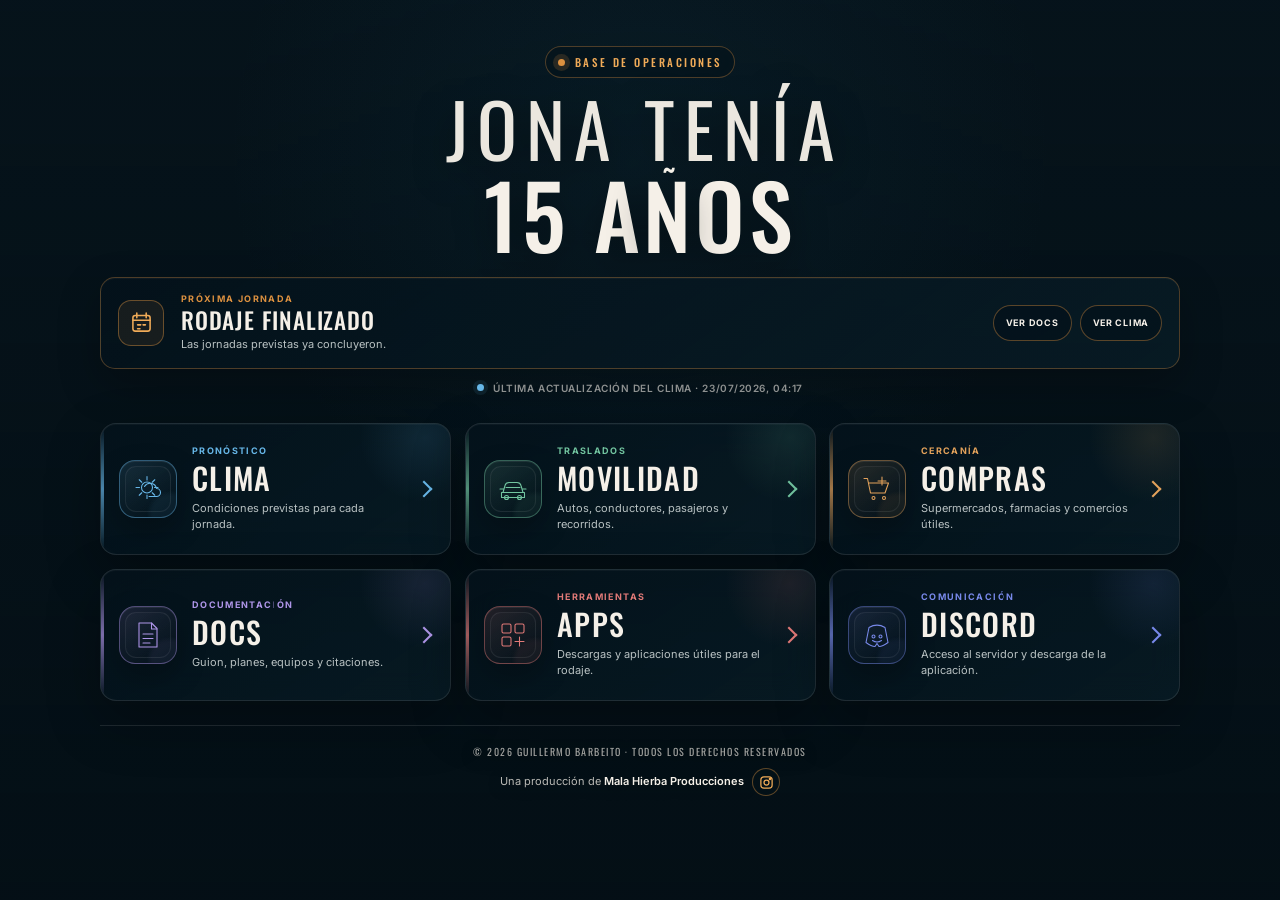
==== index.html @ e4bd819e "Add social share preview metadata" ====
<!doctype html>
<html lang="es">
<head>
<meta charset="utf-8">
<meta name="viewport" content="width=device-width,initial-scale=1,viewport-fit=cover">
<meta name="theme-color" content="#07151d">
<link rel="icon" href="favicon.svg?v=3" type="image/svg+xml" sizes="any">
<link rel="icon" type="image/png" sizes="32x32" href="favicon-32x32.png">
<link rel="icon" type="image/png" sizes="16x16" href="favicon-16x16.png">
<link rel="apple-touch-icon" sizes="180x180" href="apple-touch-icon.png">
<link rel="icon" type="image/png" sizes="192x192" href="android-chrome-192x192.png">
<meta name="description" content="Base de operaciones de Jona tenía 15 años: clima, movilidad, compras, documentos, Discord y aplicaciones de rodaje.">
<link rel="canonical" href="https://jrrguille-bit.github.io/jona-logistica/">
<meta property="og:title" content="Jona tenía 15 años — Base de operaciones">
<meta property="og:description" content="Clima, movilidad, compras, documentos, Discord y aplicaciones para el rodaje de Jona tenía 15 años.">
<meta property="og:type" content="website">
<meta property="og:url" content="https://jrrguille-bit.github.io/jona-logistica/">
<meta property="og:image" content="https://jrrguille-bit.github.io/jona-logistica/social-preview-jona-1200x630.jpg">
<meta property="og:image:secure_url" content="https://jrrguille-bit.github.io/jona-logistica/social-preview-jona-1200x630.jpg">
<meta property="og:image:type" content="image/jpeg">
<meta property="og:image:width" content="1200">
<meta property="og:image:height" content="630">
<meta property="og:image:alt" content="Jona tenía 15 años — Base de operaciones de rodaje">
<meta name="twitter:card" content="summary_large_image">
<meta name="twitter:title" content="Jona tenía 15 años — Base de operaciones">
<meta name="twitter:description" content="Clima, movilidad, compras, documentos, Discord y aplicaciones para el rodaje.">
<meta name="twitter:image" content="https://jrrguille-bit.github.io/jona-logistica/social-preview-jona-1200x630.jpg">
<meta name="twitter:image:alt" content="Jona tenía 15 años — Base de operaciones de rodaje">
<title>Jona tenía 15 años — Base de operaciones</title>
<link rel="preconnect" href="https://fonts.googleapis.com">
<link rel="preconnect" href="https://fonts.gstatic.com" crossorigin>
<link href="https://fonts.googleapis.com/css2?family=Inter:wght@500;600;700&family=Oswald:wght@400;500;600&display=swap" rel="stylesheet">
<link rel="stylesheet" href="home.css?v=20260723-3">
<link rel="stylesheet" href="site-touchup.css?v=20260723-2">
<style>
.hero>.page-meta{display:flex;align-items:center;justify-content:center;gap:9px;margin:12px 0 0;color:rgba(245,240,232,.58);font-size:10px;font-weight:600;letter-spacing:.055em;line-height:1.45;text-align:center;text-transform:uppercase}.hero>.page-meta:before{content:"";width:7px;height:7px;flex:0 0 auto;border-radius:50%;background:#67b7e8;box-shadow:0 0 0 4px rgba(103,183,232,.09)}.action:nth-child(6){--card-accent:#7889ea}.brand-enye{position:relative;display:inline-block}.brand-enye:after{content:"˜";position:absolute;left:50%;top:-.28em;transform:translateX(-50%) scaleX(.82);font-family:Inter,system-ui,sans-serif;font-size:.46em;font-weight:700;line-height:1;letter-spacing:0;color:currentColor;text-shadow:none}@media(max-width:760px){.hero>.page-meta{font-size:9px}.brand-enye:after{top:-.25em}}
</style>
<link rel="preload" as="image" href="assets/site-bg-1600.webp" fetchpriority="high">
</head>
<body>
<main class="shell">
  <section class="hero" aria-labelledby="page-title">
    <p class="eyebrow">Base de operaciones</p>
    <h1 class="brand" id="page-title" aria-label="Jona tenía 15 años">
      <span class="brand-main" aria-hidden="true">Jona tenía</span>
      <span class="brand-emphasis" aria-hidden="true">15 A<span class="brand-enye">N</span>OS</span>
    </h1>

    <section class="next-shoot" aria-labelledby="next-shoot-title">
      <div class="next-shoot-icon" aria-hidden="true"><svg viewBox="0 0 32 32"><rect x="5" y="7" width="22" height="20" rx="3"></rect><path d="M10 4v6M22 4v6M5 13h22"></path><path d="M11 19h4M18 19h3M11 24h3"></path></svg></div>
      <div class="next-shoot-copy">
        <span class="next-shoot-kicker">Próxima jornada</span>
        <strong id="nextShootTitle">Cargando…</strong>
        <span id="nextShootDetail">Consultando el calendario de rodaje.</span>
      </div>
      <div class="next-shoot-actions">
        <a id="nextShootPrimary" href="docs/">Ver jornada</a>
        <a href="clima/">Ver clima</a>
      </div>
    </section>
    <p class="page-meta" id="weatherUpdated" aria-live="polite"><span>Última actualización del clima · cargando…</span></p>

    <nav class="actions" aria-label="Secciones de producción">
      <a class="action" href="clima/">
        <span class="action-icon" aria-hidden="true">
          <svg viewBox="0 0 64 64"><circle cx="30" cy="29" r="11"></circle><path d="M30 7v7M30 44v7M8 29h7M45 29h7M14.5 13.5l5 5M40.5 39.5l5 5M45.5 13.5l-5 5M19.5 39.5l-5 5"></path><path d="M34 47h15a8 8 0 0 0 0-16 13 13 0 0 0-24-4"></path></svg>
        </span>
        <span class="action-copy"><span class="action-kicker">Pronóstico</span><span class="action-title">Clima</span><span class="action-description">Condiciones previstas para cada jornada.</span></span>
        <span class="arrow" aria-hidden="true"></span>
      </a>

      <a class="action" href="movilidad/">
        <span class="action-icon" aria-hidden="true">
          <svg viewBox="0 0 64 64"><path d="M12 39l4-14c1-4 4-6 8-6h16c4 0 7 2 8 6l4 14"></path><path d="M9 39h46v10H9zM18 29h28"></path><circle cx="19" cy="49" r="4"></circle><circle cx="45" cy="49" r="4"></circle><path d="M6 32h7M51 32h7"></path></svg>
        </span>
        <span class="action-copy"><span class="action-kicker">Traslados</span><span class="action-title">Movilidad</span><span class="action-description">Autos, conductores, pasajeros y recorridos.</span></span>
        <span class="arrow" aria-hidden="true"></span>
      </a>

      <a class="action" href="supermercados/">
        <span class="action-icon" aria-hidden="true">
          <svg viewBox="0 0 64 64"><path d="M6 11h7l6 29h29l7-20H16"></path><circle cx="25" cy="50" r="3"></circle><circle cx="46" cy="50" r="3"></circle><path d="M42 8v16M34 16h16"></path></svg>
        </span>
        <span class="action-copy"><span class="action-kicker">Cercanía</span><span class="action-title">Compras</span><span class="action-description">Supermercados, farmacias y comercios útiles.</span></span>
        <span class="arrow" aria-hidden="true"></span>
      </a>

      <a class="action" href="docs/">
        <span class="action-icon" aria-hidden="true">
          <svg viewBox="0 0 64 64"><path d="M14 8h25l11 11v37H14z"></path><path d="M39 8v12h11M22 30h20M22 39h20M22 48h14"></path></svg>
        </span>
        <span class="action-copy"><span class="action-kicker">Documentación</span><span class="action-title">Docs</span><span class="action-description">Guion, planes, equipos y citaciones.</span></span>
        <span class="arrow" aria-hidden="true"></span>
      </a>

      <a class="action" href="apps/">
        <span class="action-icon" aria-hidden="true">
          <svg viewBox="0 0 64 64"><rect x="10" y="10" width="18" height="18" rx="3"></rect><rect x="36" y="10" width="18" height="18" rx="3"></rect><rect x="10" y="36" width="18" height="18" rx="3"></rect><path d="M45 36v18M36 45h18"></path></svg>
        </span>
        <span class="action-copy"><span class="action-kicker">Herramientas</span><span class="action-title">Apps</span><span class="action-description">Descargas y aplicaciones útiles para el rodaje.</span></span>
        <span class="arrow" aria-hidden="true"></span>
      </a>

      <a class="action" href="discord/">
        <span class="action-icon" aria-hidden="true">
          <svg viewBox="0 0 64 64"><path d="M16 17c10-6 22-6 32 0l6 30c-8 6-14 8-18 8l-4-6-4 6c-4 0-10-2-18-8z"></path><circle cx="25" cy="35" r="3"></circle><circle cx="39" cy="35" r="3"></circle><path d="M23 43c6 4 12 4 18 0"></path></svg>
        </span>
        <span class="action-copy"><span class="action-kicker">Comunicación</span><span class="action-title">Discord</span><span class="action-description">Acceso al servidor y descarga de la aplicación.</span></span>
        <span class="arrow" aria-hidden="true"></span>
      </a>
    </nav>

    <footer class="footer">
      <p class="copyright">© 2026 Guillermo Barbeito · Todos los derechos reservados</p>
      <p class="producer">
        <span>Una producción de <strong>Mala Hierba Producciones</strong></span>
        <a class="instagram-link" href="https://www.instagram.com/hierbamalafilms?igsh=MTh5YXJkYjIzYWty" target="_blank" rel="noopener noreferrer" aria-label="Instagram de Mala Hierba Producciones">
          <svg viewBox="0 0 24 24" aria-hidden="true"><rect x="3" y="3" width="18" height="18" rx="5"></rect><circle cx="12" cy="12" r="4"></circle><circle cx="17.5" cy="6.5" r="1"></circle></svg>
        </a>
      </p>
    </footer>
  </section>
</main>
<script>
(()=>{
  const jornadas=[
    {date:'2026-07-25',title:'Sábado 25 de julio',detail:'07:00 · Taller · Ciudad de la Costa',href:'movilidad/#dia-1',label:'Ver movilidad'},
    {date:'2026-07-26',title:'Domingo 26 de julio',detail:'13:00 · Plaza La Paz',href:'movilidad/#dia-2',label:'Ver movilidad'},
    {date:'2026-08-01',title:'Sábado 1 de agosto',detail:'Consultar citaciones y plan de rodaje',href:'docs/',label:'Ver Docs'},
    {date:'2026-08-02',title:'Domingo 2 de agosto',detail:'Consultar citaciones y plan de rodaje',href:'docs/',label:'Ver Docs'}
  ];
  const now=new Date();
  const today=`${now.getFullYear()}-${String(now.getMonth()+1).padStart(2,'0')}-${String(now.getDate()).padStart(2,'0')}`;
  const next=jornadas.find(item=>item.date>=today);
  const title=document.getElementById('nextShootTitle');
  const detail=document.getElementById('nextShootDetail');
  const primary=document.getElementById('nextShootPrimary');
  if(title&&detail&&primary){
    if(next){title.textContent=next.title;detail.textContent=next.detail;primary.href=next.href;primary.textContent=next.label;}
    else{title.textContent='Rodaje finalizado';detail.textContent='Las jornadas previstas ya concluyeron.';primary.href='docs/';primary.textContent='Ver Docs';}
  }

  const weatherMeta=document.querySelector('#weatherUpdated span');
  if(weatherMeta){
    fetch('data/weather.json',{cache:'no-store'})
      .then(response=>{if(!response.ok)throw new Error('weather');return response.json();})
      .then(data=>{
        if(!data.generated_at)throw new Error('weather-date');
        const formatted=new Intl.DateTimeFormat('es-UY',{
          timeZone:data.timezone||'America/Montevideo',
          day:'2-digit',month:'2-digit',year:'numeric',
          hour:'2-digit',minute:'2-digit',hour12:false
        }).format(new Date(data.generated_at));
        weatherMeta.textContent=`Última actualización del clima · ${formatted}`;
      })
      .catch(()=>{weatherMeta.textContent='Última actualización del clima · consultar Clima';});
  }
})();
</script>
</body>
</html>
---- home.css ----
:root{
  color-scheme:dark;
  --ink:#f5f0e8;
  --muted:#b9c2c3;
  --accent:#dc9140;
  --accent-strong:#f0ab58;
  --accent-soft:rgba(220,145,64,.16);
  --line:rgba(220,145,64,.48);
  --hair:rgba(255,255,255,.11);
  --focus:#ffd18f;
  --shadow:0 26px 70px rgba(0,0,0,.34);
}
*{box-sizing:border-box}
html{min-height:100%;background:#07151d}
body{
  margin:0;
  min-height:100svh;
  overflow-x:hidden;
  position:relative;
  isolation:isolate;
  color:var(--ink);
  font-family:Inter,system-ui,-apple-system,BlinkMacSystemFont,"Segoe UI",sans-serif;
  background:#07151d;
}
body:before{
  content:"";
  position:fixed;
  inset:0;
  z-index:0;
  pointer-events:none;
  background:url("assets/site-bg-1600.webp") center/cover no-repeat;
  filter:contrast(1.1) brightness(.78) saturate(.82);
  transform:scale(1.012);
}
body:after{
  content:"";
  position:fixed;
  inset:0;
  z-index:0;
  pointer-events:none;
  background:radial-gradient(circle at 50% 17%,rgba(27,92,119,.11),transparent 42%),linear-gradient(180deg,rgba(3,13,19,.20),rgba(3,13,19,.68));
}
.shell{
  position:relative;
  z-index:1;
  width:min(100%,1220px);
  min-height:100svh;
  margin:0 auto;
  padding:max(46px,env(safe-area-inset-top)) clamp(18px,4vw,56px) max(26px,env(safe-area-inset-bottom));
  display:grid;
  align-items:start;
  justify-items:center;
}
.hero{width:min(100%,1080px);text-align:center;animation:arrive .7s cubic-bezier(.2,.8,.2,1) both}
.eyebrow{
  display:inline-flex;
  align-items:center;
  gap:10px;
  margin:0 0 15px;
  padding:7px 12px;
  border:1px solid rgba(220,145,64,.34);
  border-radius:999px;
  background:rgba(4,18,26,.52);
  color:var(--accent-strong);
  font-family:Oswald,Impact,sans-serif;
  font-size:11px;
  font-weight:500;
  letter-spacing:.23em;
  text-transform:uppercase;
  backdrop-filter:blur(12px);
}
.eyebrow:before{content:"";width:7px;height:7px;border-radius:50%;background:var(--accent);box-shadow:0 0 0 5px var(--accent-soft)}
.brand{margin:0;font-family:Oswald,Impact,"Arial Narrow",sans-serif;text-transform:uppercase;text-shadow:0 10px 38px rgba(0,0,0,.48)}
.brand-main{display:block;font-size:clamp(44px,6.5vw,74px);font-weight:400;line-height:.95;letter-spacing:.12em;padding-left:.12em;color:#ebe7df}
.brand-emphasis{display:block;margin-top:.12em;font-size:clamp(54px,7.8vw,88px);font-weight:500;line-height:.9;letter-spacing:.045em;color:var(--ink)}
.actions{width:100%;margin:28px auto 0;display:grid;grid-template-columns:repeat(auto-fit,minmax(285px,1fr));gap:14px}
.action{
  position:relative;
  min-width:0;
  min-height:132px;
  padding:20px 50px 20px 18px;
  display:grid;
  grid-template-columns:58px minmax(0,1fr);
  align-items:center;
  gap:15px;
  overflow:hidden;
  border:1px solid var(--hair);
  border-radius:16px;
  background:linear-gradient(145deg,rgba(4,18,27,.88),rgba(8,29,39,.72));
  color:var(--ink);
  box-shadow:var(--shadow),inset 0 1px rgba(255,255,255,.035);
  backdrop-filter:blur(16px);
  text-decoration:none;
  text-align:left;
  transition:border-color .2s ease,transform .2s ease,background .2s ease,box-shadow .2s ease;
}
.action:before{content:"";position:absolute;inset:0 auto 0 0;width:3px;background:linear-gradient(180deg,transparent,var(--accent),transparent);opacity:.72}
.action:after{content:"";position:absolute;right:-42px;top:-54px;width:135px;height:135px;border-radius:50%;background:radial-gradient(circle,rgba(220,145,64,.13),transparent 68%);opacity:.7;transition:transform .25s ease,opacity .25s ease}
.action:hover{transform:translateY(-4px);border-color:var(--line);background:linear-gradient(145deg,rgba(9,30,40,.96),rgba(9,36,47,.84));box-shadow:0 30px 70px rgba(0,0,0,.42),0 0 0 1px var(--accent-soft)}
.action:hover:after{transform:scale(1.14);opacity:1}
.action:focus-visible{outline:3px solid var(--focus);outline-offset:5px}
.action-icon{width:58px;height:58px;display:grid;place-items:center;border:1px solid rgba(220,145,64,.38);border-radius:14px;background:linear-gradient(145deg,rgba(220,145,64,.12),rgba(4,17,24,.45));color:var(--accent-strong);box-shadow:inset 0 1px rgba(255,255,255,.04)}
.action-icon svg{width:32px;height:32px;fill:none;stroke:currentColor;stroke-width:2.5;stroke-linecap:round;stroke-linejoin:round}
.action-copy{min-width:0;position:relative;z-index:1}
.action-kicker{display:block;margin-bottom:6px;color:var(--accent);font-size:9px;font-weight:700;letter-spacing:.15em;text-transform:uppercase}
.action-title{display:block;font-family:Oswald,Impact,sans-serif;font-size:clamp(24px,2.5vw,30px);font-weight:500;line-height:1.05;letter-spacing:.045em;text-transform:uppercase}
.action-description{display:block;margin-top:7px;color:var(--muted);font-size:11px;line-height:1.45}
.arrow{position:absolute;z-index:2;right:20px;top:50%;width:12px;height:12px;border-top:2px solid var(--accent);border-right:2px solid var(--accent);transform:translateY(-50%) rotate(45deg);transition:transform .2s ease}
.action:hover .arrow{transform:translate(4px,-50%) rotate(45deg)}
.footer{margin:24px auto 0;padding-top:18px;border-top:1px solid rgba(255,255,255,.10);color:rgba(245,240,232,.66);text-shadow:0 3px 12px rgba(0,0,0,.6)}
.copyright{margin:0;font-family:Oswald,Impact,sans-serif;font-size:10px;letter-spacing:.15em;text-transform:uppercase}
.producer{margin:9px 0 0;display:flex;align-items:center;justify-content:center;gap:8px;color:rgba(245,240,232,.76);font-size:11px;line-height:1.4}
.producer strong{color:var(--ink);font-weight:600}
.instagram-link{width:28px;height:28px;display:inline-grid;place-items:center;border:1px solid rgba(220,145,64,.42);border-radius:50%;color:var(--accent-strong);background:rgba(4,18,26,.46);text-decoration:none;transition:transform .18s ease,border-color .18s ease,background .18s ease}
.instagram-link:hover{transform:translateY(-2px);border-color:var(--accent-strong);background:var(--accent-soft)}
.instagram-link:focus-visible{outline:3px solid var(--focus);outline-offset:3px}
.instagram-link svg{width:15px;height:15px;fill:none;stroke:currentColor;stroke-width:2;stroke-linecap:round;stroke-linejoin:round}
@keyframes arrive{from{opacity:0;transform:translateY(18px)}to{opacity:1;transform:translateY(0)}}
@media(max-width:760px){
  body:before{background-position:center center;filter:contrast(1.1) brightness(.66) saturate(.75)}
  .shell{padding:max(18px,env(safe-area-inset-top)) 15px max(26px,env(safe-area-inset-bottom));align-items:start}
  .eyebrow{margin-bottom:14px;letter-spacing:.18em}
  .brand-main{font-size:clamp(35px,10.4vw,50px);letter-spacing:.09em;padding-left:.09em}
  .brand-emphasis{font-size:clamp(44px,13vw,64px)}
  .actions{grid-template-columns:1fr;gap:11px;margin-top:24px}
  .action{min-height:112px;padding:17px 47px 17px 15px;grid-template-columns:54px minmax(0,1fr);gap:14px;border-radius:13px;backdrop-filter:none}
  .action-icon{width:52px;height:52px;border-radius:12px}.action-icon svg{width:29px;height:29px}
  .action-title{font-size:24px}.action-description{font-size:11px;margin-top:6px}.arrow{right:18px}.producer{flex-wrap:wrap;padding:0 12px}
}
@media(prefers-reduced-motion:reduce){.hero{animation:none}.action,.action:after,.arrow,.instagram-link{transition:none}}

/* Portada sin panel envolvente */
.shell > .hero{
  border-radius:0!important;
  box-shadow:none!important;
}
.shell > .hero:before{
  content:none!important;
  display:none!important;
}

/* Próxima jornada */
.next-shoot{
  width:100%;
  margin:24px auto 0;
  padding:15px 17px;
  display:grid;
  grid-template-columns:48px minmax(0,1fr) auto;
  align-items:center;
  gap:15px;
  border:1px solid rgba(220,145,64,.34);
  border-radius:15px;
  background:linear-gradient(145deg,rgba(4,18,27,.90),rgba(8,29,39,.76));
  box-shadow:0 16px 42px rgba(0,0,0,.25),inset 0 1px rgba(255,255,255,.035);
  text-align:left;
}
.next-shoot-icon{width:46px;height:46px;display:grid;place-items:center;border:1px solid rgba(220,145,64,.42);border-radius:13px;background:rgba(220,145,64,.09);color:var(--accent-strong)}
.next-shoot-icon svg{width:25px;height:25px;fill:none;stroke:currentColor;stroke-width:2;stroke-linecap:round;stroke-linejoin:round}
.next-shoot-copy{min-width:0}
.next-shoot-kicker{display:block;margin-bottom:4px;color:var(--accent);font-size:9px;font-weight:700;letter-spacing:.15em;text-transform:uppercase}
.next-shoot-copy strong{display:block;font-family:Oswald,Impact,sans-serif;font-size:23px;font-weight:500;line-height:1.05;letter-spacing:.035em;text-transform:uppercase}
.next-shoot-copy>span:last-child{display:block;margin-top:5px;color:var(--muted);font-size:11px;line-height:1.4}
.next-shoot-actions{display:flex;align-items:center;justify-content:flex-end;gap:8px;flex-wrap:wrap}
.next-shoot-actions a{min-height:36px;padding:9px 12px;display:inline-flex;align-items:center;justify-content:center;border:1px solid rgba(220,145,64,.40);border-radius:999px;background:rgba(2,15,24,.50);color:var(--ink);font-size:9px;font-weight:700;letter-spacing:.08em;text-decoration:none;text-transform:uppercase;transition:transform .17s ease,border-color .17s ease,background .17s ease}
.next-shoot-actions a:hover{transform:translateY(-2px);border-color:var(--accent-strong);background:rgba(9,38,55,.90)}
.hero>.page-meta{margin:12px 0 0}
@media(max-width:760px){
  .next-shoot{grid-template-columns:44px minmax(0,1fr);padding:14px;gap:12px}
  .next-shoot-icon{width:42px;height:42px;border-radius:11px}
  .next-shoot-copy strong{font-size:21px}
  .next-shoot-actions{grid-column:1/-1;justify-content:stretch}
  .next-shoot-actions a{flex:1 1 120px}
}
---- site-touchup.css ----
:root{
  --touch-surface:rgba(4,20,32,.84);
  --touch-surface-strong:rgba(8,31,46,.94);
  --touch-hair:rgba(255,255,255,.095);
  --touch-glow:rgba(220,145,64,.13);
  --touch-shadow:0 20px 54px rgba(0,0,0,.30);
  --touch-shadow-lift:0 28px 70px rgba(0,0,0,.40);
}

html{
  scrollbar-color:var(--accent,#dc9140) #061827;
  scrollbar-width:thin;
}

body{
  text-rendering:optimizeLegibility;
  -webkit-font-smoothing:antialiased;
  -moz-osx-font-smoothing:grayscale;
}

::selection{
  background:rgba(220,145,64,.28);
  color:var(--ink,#f5f0e8);
}

/* Navegación secundaria */
.home-link{
  gap:8px!important;
  padding:8px 14px 8px 9px!important;
  border-radius:14px!important;
  border-color:rgba(220,145,64,.40)!important;
  background:linear-gradient(145deg,rgba(5,23,35,.94),rgba(7,31,46,.84))!important;
  box-shadow:0 14px 34px rgba(0,0,0,.34),inset 0 1px rgba(255,255,255,.045)!important;
}
.home-link:hover{
  border-color:var(--accent-strong,#f0aa56)!important;
  background:linear-gradient(145deg,rgba(9,35,50,.98),rgba(10,42,58,.90))!important;
}
.home-icon{
  width:30px;
  height:30px;
  display:grid;
  place-items:center;
  flex:0 0 auto;
  border:1px solid rgba(220,145,64,.40);
  border-radius:10px;
  background:linear-gradient(145deg,rgba(220,145,64,.15),rgba(4,17,27,.48));
  color:var(--accent-strong,#f0aa56);
  box-shadow:inset 0 1px rgba(255,255,255,.055);
}
.home-icon svg{
  width:16px;
  height:16px;
  fill:none;
  stroke:currentColor;
  stroke-width:2.15;
  stroke-linecap:round;
  stroke-linejoin:round;
}

/* Paneles principales */
.hero{
  border-radius:22px!important;
  box-shadow:0 28px 78px rgba(0,0,0,.38),inset 0 1px rgba(255,255,255,.045)!important;
}
.hero:before{
  content:"";
  position:absolute;
  inset:0;
  z-index:0;
  pointer-events:none;
  border-radius:inherit;
  background:linear-gradient(115deg,rgba(255,255,255,.035),transparent 32%,transparent 72%,rgba(220,145,64,.025));
}
.hero>*{position:relative;z-index:1}

.action,
.link-card,
.tool-card,
.app-panel,
.quick-card,
.place-card,
.car-card,
.day-card,
.source-card,
.metric,
.block,
.article-link,
.weekend-link,
.day-link,
.schedule-stop,
.panel,
.metsul-panel{
  box-shadow:var(--touch-shadow),inset 0 1px rgba(255,255,255,.035);
}

.action,
.link-card,
.tool-card,
.quick-card,
.place-card,
.car-card,
.day-card,
.weekend-link,
.day-link,
.schedule-stop,
.article-link,
.download-card{
  will-change:transform;
}

.action:hover,
.link-card:hover,
.quick-card:hover,
.weekend-link:hover,
.day-link:hover,
.schedule-stop:hover,
.article-link:hover,
.download-card:hover{
  box-shadow:var(--touch-shadow-lift),inset 0 1px rgba(255,255,255,.05)!important;
}

/* Sistema de íconos */
.action-icon,
.link-icon,
.tool-icon,
.app-icon,
.platform-icon{
  position:relative;
  isolation:isolate;
  overflow:hidden;
  border-radius:16px!important;
  box-shadow:inset 0 1px rgba(255,255,255,.075),0 12px 28px rgba(0,0,0,.25);
  transition:transform .2s ease,border-color .2s ease,box-shadow .2s ease;
}
.action-icon:before,
.link-icon:before,
.tool-icon:before,
.app-icon:before,
.platform-icon:before{
  content:"";
  position:absolute;
  inset:5px;
  z-index:-1;
  border:1px solid rgba(255,255,255,.07);
  border-radius:11px;
  background:linear-gradient(145deg,rgba(255,255,255,.025),transparent);
}
.action-icon:after,
.link-icon:after,
.tool-icon:after,
.app-icon:after,
.platform-icon:after{
  content:"";
  position:absolute;
  right:-15px;
  bottom:-18px;
  z-index:-1;
  width:42px;
  height:42px;
  border-radius:50%;
  background:currentColor;
  opacity:.07;
  filter:blur(2px);
}
.action-icon svg,
.link-icon svg,
.tool-icon svg,
.app-icon svg,
.platform-icon svg{
  position:relative;
  z-index:1;
  stroke-width:2.15!important;
  stroke-linecap:round;
  stroke-linejoin:round;
  vector-effect:non-scaling-stroke;
}
.action:hover .action-icon,
.link-card:hover .link-icon,
.tool-card:hover .tool-icon,
.download-card:hover .platform-icon{
  transform:translateY(-2px) scale(1.025);
  box-shadow:inset 0 1px rgba(255,255,255,.09),0 16px 34px rgba(0,0,0,.32);
}

/* Portada: color por área */
.action{--card-accent:var(--accent,#dc9140)}
.action:nth-child(1){--card-accent:#67b7e8}
.action:nth-child(2){--card-accent:#72c5a0}
.action:nth-child(3){--card-accent:#e3a25b}
.action:nth-child(4){--card-accent:#ae95e8}
.action:nth-child(5){--card-accent:#e27a78}
.action:before{background:linear-gradient(180deg,transparent,var(--card-accent),transparent)!important}
.action:after{background:radial-gradient(circle,color-mix(in srgb,var(--card-accent) 16%,transparent),transparent 68%)!important}
.action-icon{
  border-color:color-mix(in srgb,var(--card-accent) 44%,transparent)!important;
  background:linear-gradient(145deg,color-mix(in srgb,var(--card-accent) 14%,transparent),rgba(4,17,24,.48))!important;
  color:var(--card-accent)!important;
}
.action-kicker{color:var(--card-accent)!important}
.arrow{border-color:var(--card-accent)!important}

/* Flechas de navegación convertidas en controles visuales */
.weekend-link i,
.day-link i{
  position:relative;
  flex:0 0 auto;
  width:32px!important;
  height:32px!important;
  margin:0!important;
  border:1px solid rgba(220,145,64,.34)!important;
  border-radius:50%;
  background:rgba(220,145,64,.07);
  transform:none!important;
}
.weekend-link i:after,
.day-link i:after{
  content:"";
  position:absolute;
  left:50%;
  top:50%;
  width:8px;
  height:8px;
  border-right:2px solid var(--accent,#dc9140);
  border-bottom:2px solid var(--accent,#dc9140);
  transform:translate(-65%,-50%) rotate(45deg);
}

/* Botones y etiquetas */
.store-button,
.update-button,
.update-link,
.btn,
.tab{
  box-shadow:inset 0 1px rgba(255,255,255,.045),0 8px 18px rgba(0,0,0,.17);
}
.store-button:before{
  content:"";
  width:16px;
  height:16px;
  flex:0 0 auto;
  border:1px solid currentColor;
  border-radius:5px;
  opacity:.82;
}
.store-button[href*="apps.apple.com"]:before{
  border-radius:50% 50% 48% 48%;
  clip-path:polygon(44% 0,65% 0,61% 22%,76% 32%,89% 55%,76% 100%,24% 100%,11% 55%,24% 32%,39% 22%);
  background:currentColor;
  border:0;
}
.store-button[href*="play.google.com"]:before,
.store-button[href*="dji.com"]:before{
  border:0;
  border-radius:3px;
  background:currentColor;
  clip-path:polygon(5% 5%,95% 50%,5% 95%);
}
.csv-link{display:inline-flex!important;align-items:center;gap:8px}
.csv-link:before{
  content:"";
  width:12px;
  height:12px;
  border-left:2px solid currentColor;
  border-bottom:2px solid currentColor;
  transform:rotate(-45deg) translateY(-2px);
}
.btn[href*="maps"]:before,
.btn[href*="google.com/maps"]:before{
  content:"";
  width:10px;
  height:10px;
  margin-right:8px;
  border:2px solid currentColor;
  border-radius:50% 50% 50% 0;
  transform:rotate(-45deg);
}

.status,
.risk,
.kind,
.mode,
.file-type,
.route,
.tab,
.store-button{
  backdrop-filter:blur(10px);
  -webkit-backdrop-filter:blur(10px);
}
.tab.active{box-shadow:0 10px 24px rgba(220,145,64,.22),inset 0 1px rgba(255,255,255,.22)!important}
.source-status{box-shadow:0 0 0 5px rgba(141,160,173,.08),0 0 16px currentColor!important}
.person-mark{box-shadow:inset 0 1px rgba(255,255,255,.09),0 10px 24px rgba(0,0,0,.31)!important}

@media(max-width:760px){
  .hero{border-radius:17px!important}
  .home-link{padding:7px 12px 7px 7px!important}
  .home-icon{width:28px;height:28px;border-radius:9px}
  .action-icon,
  .link-icon,
  .tool-icon,
  .app-icon,
  .platform-icon{border-radius:13px!important}
}

@media(prefers-reduced-motion:reduce){
  .action-icon,
  .link-icon,
  .tool-icon,
  .app-icon,
  .platform-icon{transition:none}
}
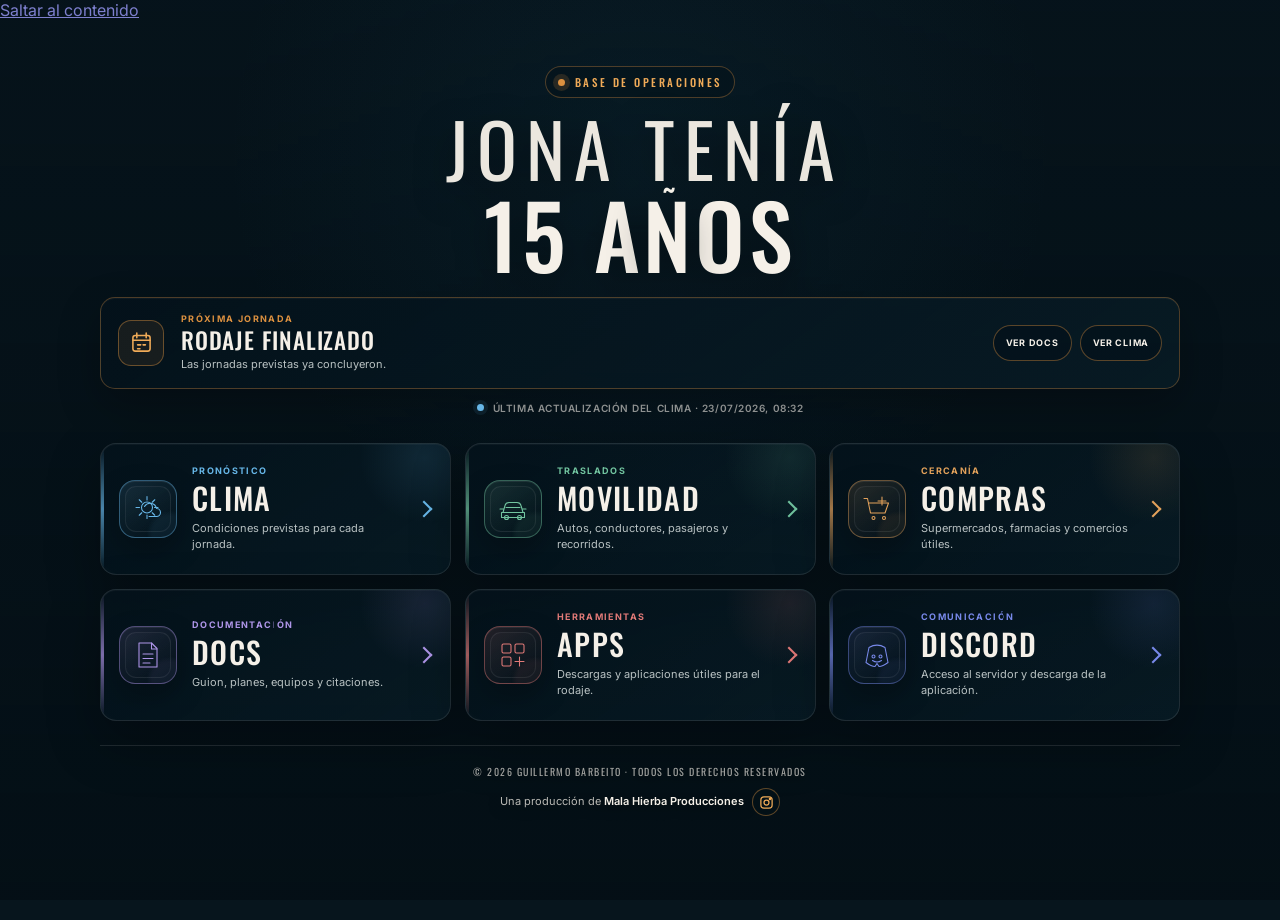
==== commit 20315497: "Add install, share and accessibility controls" ====
--- a/index.html
+++ b/index.html
@@ -4,11 +4,18 @@
 <meta charset="utf-8">
 <meta name="viewport" content="width=device-width,initial-scale=1,viewport-fit=cover">
 <meta name="theme-color" content="#07151d">
+<meta name="color-scheme" content="dark">
+<meta name="mobile-web-app-capable" content="yes">
+<meta name="apple-mobile-web-app-capable" content="yes">
+<meta name="apple-mobile-web-app-status-bar-style" content="black-translucent">
+<meta name="apple-mobile-web-app-title" content="Jona Ops">
+<meta name="format-detection" content="telephone=no">
 <link rel="icon" href="favicon.svg?v=3" type="image/svg+xml" sizes="any">
 <link rel="icon" type="image/png" sizes="32x32" href="favicon-32x32.png">
 <link rel="icon" type="image/png" sizes="16x16" href="favicon-16x16.png">
 <link rel="apple-touch-icon" sizes="180x180" href="apple-touch-icon.png">
 <link rel="icon" type="image/png" sizes="192x192" href="android-chrome-192x192.png">
+<link rel="manifest" href="manifest.webmanifest">
 <meta name="description" content="Base de operaciones de Jona tenía 15 años: clima, movilidad, compras, documentos, Discord y aplicaciones de rodaje.">
 <link rel="canonical" href="https://jrrguille-bit.github.io/jona-logistica/">
 <meta property="og:title" content="Jona tenía 15 años — Base de operaciones">
@@ -36,9 +43,11 @@
 .hero>.page-meta{display:flex;align-items:center;justify-content:center;gap:9px;margin:12px 0 0;color:rgba(245,240,232,.58);font-size:10px;font-weight:600;letter-spacing:.055em;line-height:1.45;text-align:center;text-transform:uppercase}.hero>.page-meta:before{content:"";width:7px;height:7px;flex:0 0 auto;border-radius:50%;background:#67b7e8;box-shadow:0 0 0 4px rgba(103,183,232,.09)}.action:nth-child(6){--card-accent:#7889ea}.brand-enye{position:relative;display:inline-block}.brand-enye:after{content:"˜";position:absolute;left:50%;top:-.28em;transform:translateX(-50%) scaleX(.82);font-family:Inter,system-ui,sans-serif;font-size:.46em;font-weight:700;line-height:1;letter-spacing:0;color:currentColor;text-shadow:none}@media(max-width:760px){.hero>.page-meta{font-size:9px}.brand-enye:after{top:-.25em}}
 </style>
 <link rel="preload" as="image" href="assets/site-bg-1600.webp" fetchpriority="high">
+<script defer src="offline.js?v=2"></script>
 </head>
 <body>
-<main class="shell">
+<a class="skip-link" href="#main-content">Saltar al contenido</a>
+<main class="shell" id="main-content">
   <section class="hero" aria-labelledby="page-title">
     <p class="eyebrow">Base de operaciones</p>
     <h1 class="brand" id="page-title" aria-label="Jona tenía 15 años">
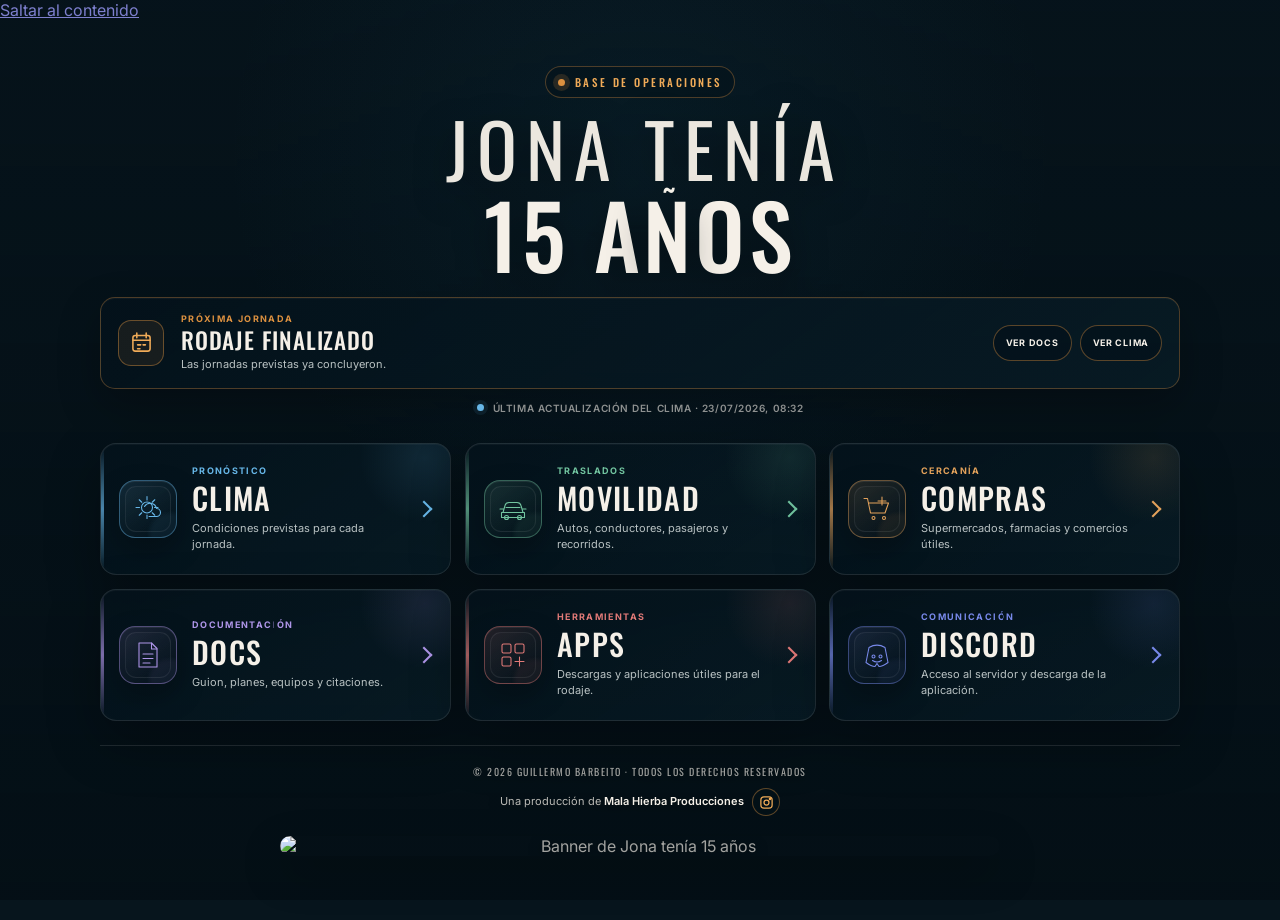
==== commit cf3c1eb7: "Add Jona banner to homepage footer" ====
--- a/index.html
+++ b/index.html
@@ -40,7 +40,7 @@
 <link rel="stylesheet" href="home.css?v=20260723-3">
 <link rel="stylesheet" href="site-touchup.css?v=20260723-2">
 <style>
-.hero>.page-meta{display:flex;align-items:center;justify-content:center;gap:9px;margin:12px 0 0;color:rgba(245,240,232,.58);font-size:10px;font-weight:600;letter-spacing:.055em;line-height:1.45;text-align:center;text-transform:uppercase}.hero>.page-meta:before{content:"";width:7px;height:7px;flex:0 0 auto;border-radius:50%;background:#67b7e8;box-shadow:0 0 0 4px rgba(103,183,232,.09)}.action:nth-child(6){--card-accent:#7889ea}.brand-enye{position:relative;display:inline-block}.brand-enye:after{content:"˜";position:absolute;left:50%;top:-.28em;transform:translateX(-50%) scaleX(.82);font-family:Inter,system-ui,sans-serif;font-size:.46em;font-weight:700;line-height:1;letter-spacing:0;color:currentColor;text-shadow:none}@media(max-width:760px){.hero>.page-meta{font-size:9px}.brand-enye:after{top:-.25em}}
+.hero>.page-meta{display:flex;align-items:center;justify-content:center;gap:9px;margin:12px 0 0;color:rgba(245,240,232,.58);font-size:10px;font-weight:600;letter-spacing:.055em;line-height:1.45;text-align:center;text-transform:uppercase}.hero>.page-meta:before{content:"";width:7px;height:7px;flex:0 0 auto;border-radius:50%;background:#67b7e8;box-shadow:0 0 0 4px rgba(103,183,232,.09)}.action:nth-child(6){--card-accent:#7889ea}.brand-enye{position:relative;display:inline-block}.brand-enye:after{content:"˜";position:absolute;left:50%;top:-.28em;transform:translateX(-50%) scaleX(.82);font-family:Inter,system-ui,sans-serif;font-size:.46em;font-weight:700;line-height:1;letter-spacing:0;color:currentColor;text-shadow:none}.production-banner{display:block;width:min(100%,720px);height:auto;margin:20px auto 0;border-radius:14px;box-shadow:0 16px 42px rgba(0,0,0,.28)}@media(max-width:760px){.hero>.page-meta{font-size:9px}.brand-enye:after{top:-.25em}.production-banner{margin-top:16px;border-radius:10px}}
 </style>
 <link rel="preload" as="image" href="assets/site-bg-1600.webp" fetchpriority="high">
 <script defer src="offline.js?v=2"></script>
@@ -127,6 +127,7 @@
           <svg viewBox="0 0 24 24" aria-hidden="true"><rect x="3" y="3" width="18" height="18" rx="5"></rect><circle cx="12" cy="12" r="4"></circle><circle cx="17.5" cy="6.5" r="1"></circle></svg>
         </a>
       </p>
+      <img class="production-banner" src="banner%20jona.png" alt="Banner de Jona tenía 15 años" loading="lazy" decoding="async">
     </footer>
   </section>
 </main>
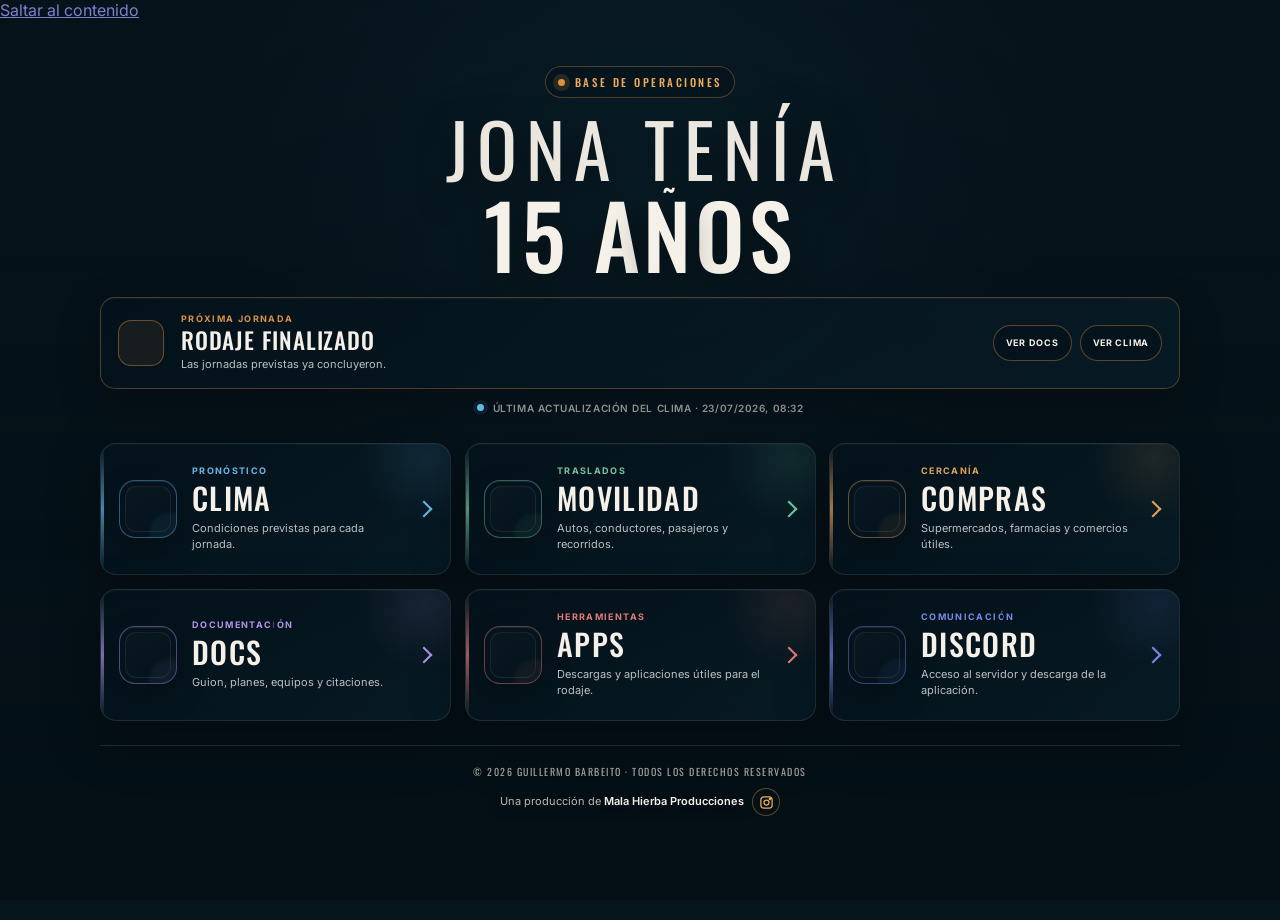
==== commit bb18a43d: "Use card image for social sharing preview" ====
--- a/index.html
+++ b/index.html
@@ -22,16 +22,16 @@
 <meta property="og:description" content="Clima, movilidad, compras, documentos, Discord y aplicaciones para el rodaje de Jona tenía 15 años.">
 <meta property="og:type" content="website">
 <meta property="og:url" content="https://jrrguille-bit.github.io/jona-logistica/">
-<meta property="og:image" content="https://jrrguille-bit.github.io/jona-logistica/social-preview-jona-1200x630.jpg">
-<meta property="og:image:secure_url" content="https://jrrguille-bit.github.io/jona-logistica/social-preview-jona-1200x630.jpg">
-<meta property="og:image:type" content="image/jpeg">
+<meta property="og:image" content="https://jrrguille-bit.github.io/jona-logistica/card.png?v=1">
+<meta property="og:image:secure_url" content="https://jrrguille-bit.github.io/jona-logistica/card.png?v=1">
+<meta property="og:image:type" content="image/png">
 <meta property="og:image:width" content="1200">
 <meta property="og:image:height" content="630">
 <meta property="og:image:alt" content="Jona tenía 15 años — Base de operaciones de rodaje">
 <meta name="twitter:card" content="summary_large_image">
 <meta name="twitter:title" content="Jona tenía 15 años — Base de operaciones">
 <meta name="twitter:description" content="Clima, movilidad, compras, documentos, Discord y aplicaciones para el rodaje.">
-<meta name="twitter:image" content="https://jrrguille-bit.github.io/jona-logistica/social-preview-jona-1200x630.jpg">
+<meta name="twitter:image" content="https://jrrguille-bit.github.io/jona-logistica/card.png?v=1">
 <meta name="twitter:image:alt" content="Jona tenía 15 años — Base de operaciones de rodaje">
 <title>Jona tenía 15 años — Base de operaciones</title>
 <link rel="preconnect" href="https://fonts.googleapis.com">
@@ -39,11 +39,12 @@
 <link href="https://fonts.googleapis.com/css2?family=Inter:wght@500;600;700&family=Oswald:wght@400;500;600&display=swap" rel="stylesheet">
 <link rel="stylesheet" href="home.css?v=20260723-3">
 <link rel="stylesheet" href="site-touchup.css?v=20260723-2">
+<link rel="stylesheet" href="icon-overrides.css?v=20260723-1">
 <style>
-.hero>.page-meta{display:flex;align-items:center;justify-content:center;gap:9px;margin:12px 0 0;color:rgba(245,240,232,.58);font-size:10px;font-weight:600;letter-spacing:.055em;line-height:1.45;text-align:center;text-transform:uppercase}.hero>.page-meta:before{content:"";width:7px;height:7px;flex:0 0 auto;border-radius:50%;background:#67b7e8;box-shadow:0 0 0 4px rgba(103,183,232,.09)}.action:nth-child(6){--card-accent:#7889ea}.brand-enye{position:relative;display:inline-block}.brand-enye:after{content:"˜";position:absolute;left:50%;top:-.28em;transform:translateX(-50%) scaleX(.82);font-family:Inter,system-ui,sans-serif;font-size:.46em;font-weight:700;line-height:1;letter-spacing:0;color:currentColor;text-shadow:none}.production-banner{display:block;width:min(100%,720px);height:auto;margin:20px auto 0;border-radius:14px;box-shadow:0 16px 42px rgba(0,0,0,.28)}@media(max-width:760px){.hero>.page-meta{font-size:9px}.brand-enye:after{top:-.25em}.production-banner{margin-top:16px;border-radius:10px}}
+.hero>.page-meta{display:flex;align-items:center;justify-content:center;gap:9px;margin:12px 0 0;color:rgba(245,240,232,.58);font-size:10px;font-weight:600;letter-spacing:.055em;line-height:1.45;text-align:center;text-transform:uppercase}.hero>.page-meta:before{content:"";width:7px;height:7px;flex:0 0 auto;border-radius:50%;background:#67b7e8;box-shadow:0 0 0 4px rgba(103,183,232,.09)}.action:nth-child(6){--card-accent:#7889ea}.brand-enye{position:relative;display:inline-block}.brand-enye:after{content:"˜";position:absolute;left:50%;top:-.28em;transform:translateX(-50%) scaleX(.82);font-family:Inter,system-ui,sans-serif;font-size:.46em;font-weight:700;line-height:1;letter-spacing:0;color:currentColor;text-shadow:none}@media(max-width:760px){.hero>.page-meta{font-size:9px}.brand-enye:after{top:-.25em}}
 </style>
 <link rel="preload" as="image" href="assets/site-bg-1600.webp" fetchpriority="high">
-<script defer src="offline.js?v=2"></script>
+<script defer src="offline.js?v=3"></script>
 </head>
 <body>
 <a class="skip-link" href="#main-content">Saltar al contenido</a>
@@ -127,7 +128,6 @@
           <svg viewBox="0 0 24 24" aria-hidden="true"><rect x="3" y="3" width="18" height="18" rx="5"></rect><circle cx="12" cy="12" r="4"></circle><circle cx="17.5" cy="6.5" r="1"></circle></svg>
         </a>
       </p>
-      <img class="production-banner" src="banner%20jona.png" alt="Banner de Jona tenía 15 años" loading="lazy" decoding="async">
     </footer>
   </section>
 </main>
@@ -168,4 +168,4 @@
 })();
 </script>
 </body>
-</html>
+</html>
--- a/icon-overrides.css
+++ b/icon-overrides.css
@@ -0,0 +1,43 @@
+/* Iconos ilustrados de la portada */
+.next-shoot-icon,
+.actions .action .action-icon{
+  background-position:center!important;
+  background-repeat:no-repeat!important;
+}
+
+.next-shoot-icon{
+  background-image:url("proxima%20jornada.png")!important;
+  background-size:cover!important;
+}
+.next-shoot-icon svg{visibility:hidden}
+
+/* Clima necesita un recorte más cerrado porque el original es un collage. */
+.actions .action:nth-child(1) .action-icon{
+  background-image:url("clima.png")!important;
+  background-position:center 55%!important;
+  background-size:250% auto!important;
+}
+.actions .action:nth-child(2) .action-icon{
+  background-image:url("movildiad.png")!important;
+  background-size:cover!important;
+}
+.actions .action:nth-child(3) .action-icon{
+  background-image:url("compas%20icono.png")!important;
+  background-size:cover!important;
+}
+.actions .action:nth-child(4) .action-icon{
+  background-image:url("docs%20%20.png")!important;
+  background-size:cover!important;
+}
+.actions .action:nth-child(5) .action-icon{
+  background-image:url("apps.png")!important;
+  background-size:cover!important;
+}
+.actions .action:nth-child(6) .action-icon{
+  background-image:url("discord.png")!important;
+  background-size:cover!important;
+}
+
+.actions .action .action-icon svg{
+  visibility:hidden;
+}
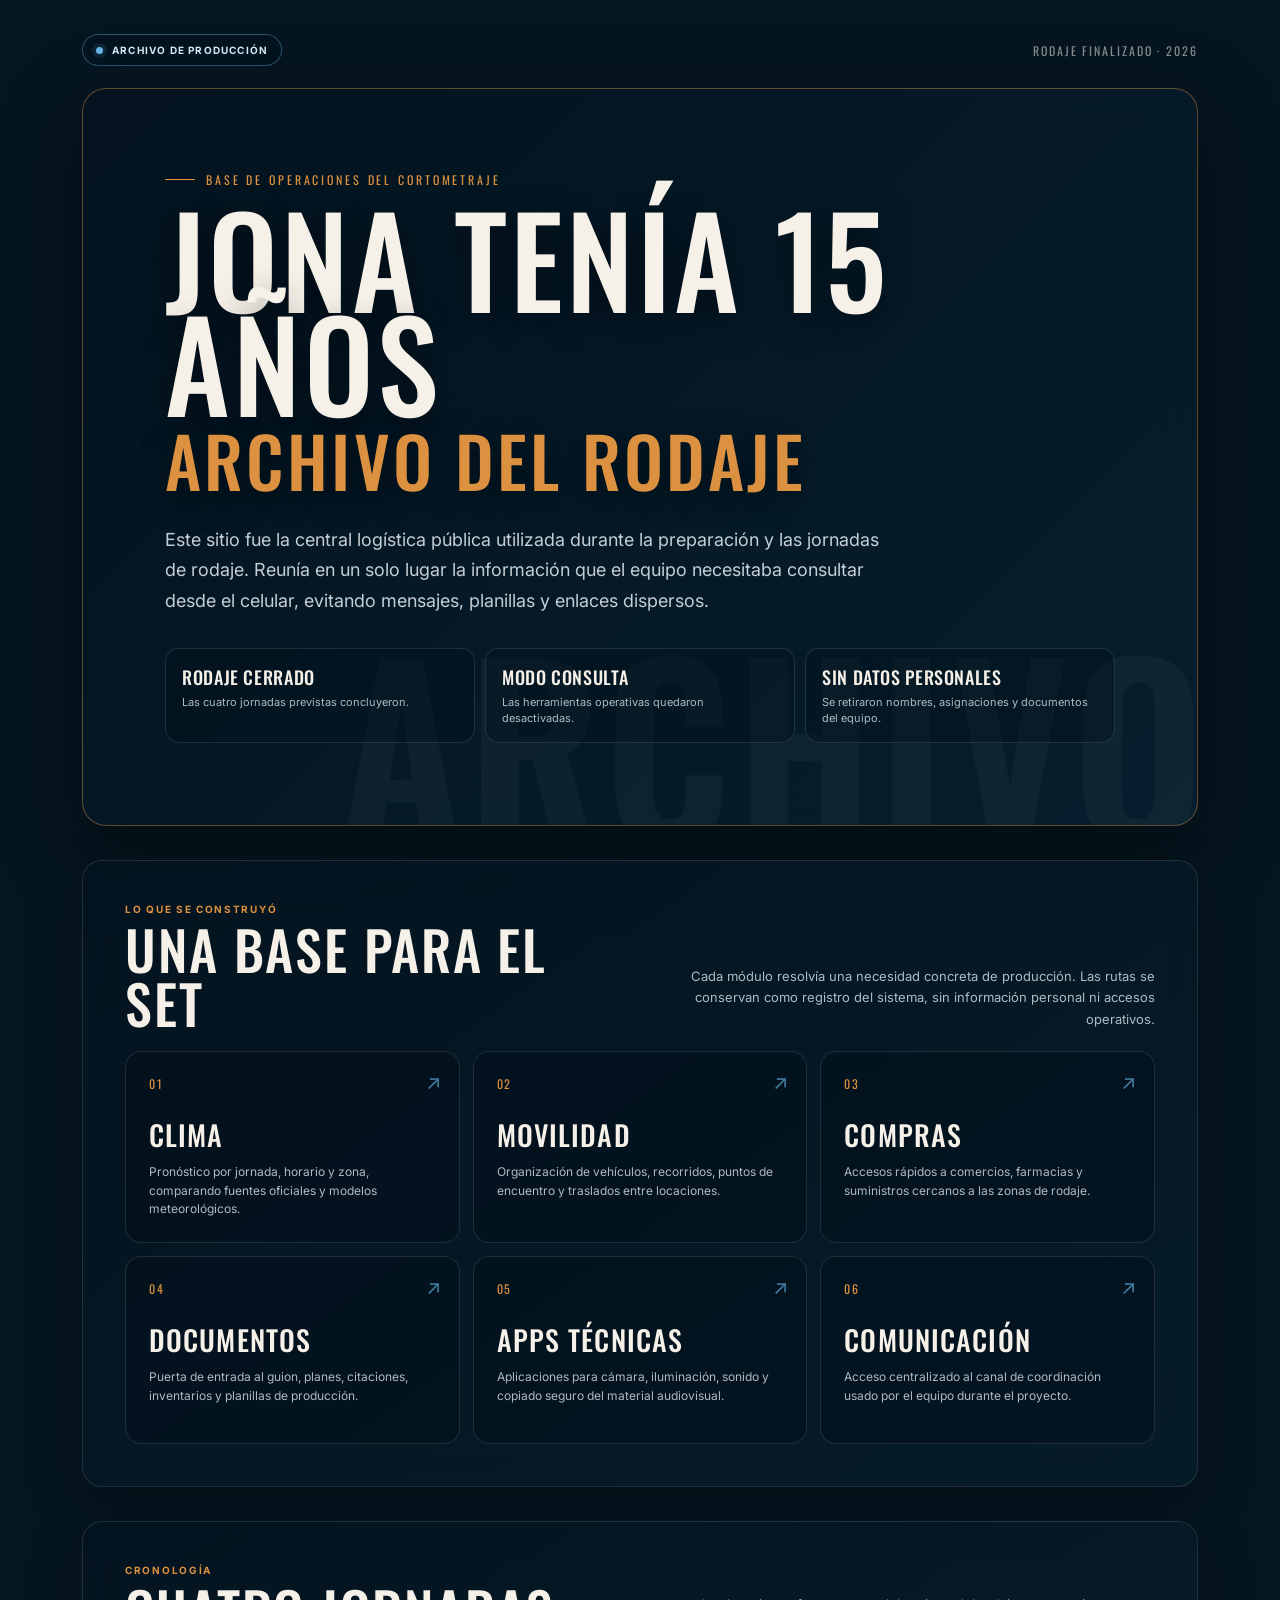
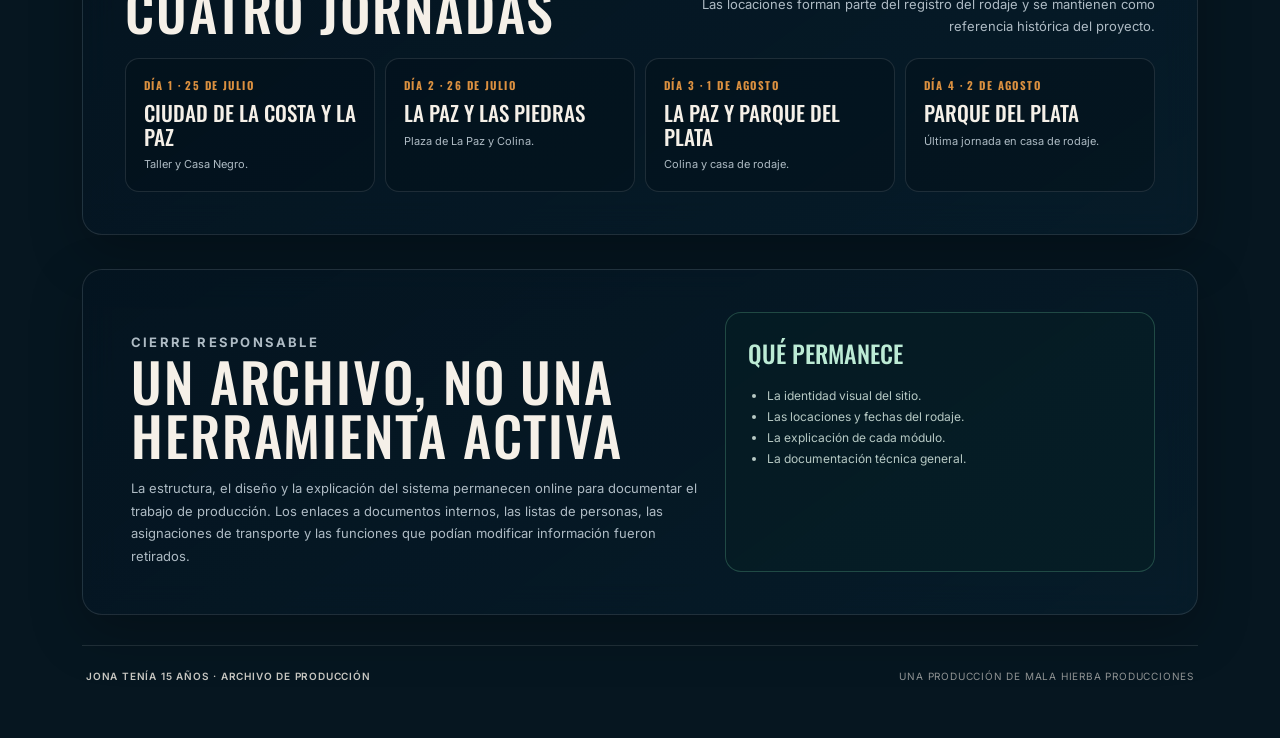
==== commit 478ebc77: "Archive Jona logistics site" ====
--- a/index.html
+++ b/index.html
@@ -5,167 +5,75 @@
 <meta name="viewport" content="width=device-width,initial-scale=1,viewport-fit=cover">
 <meta name="theme-color" content="#07151d">
 <meta name="color-scheme" content="dark">
-<meta name="mobile-web-app-capable" content="yes">
-<meta name="apple-mobile-web-app-capable" content="yes">
-<meta name="apple-mobile-web-app-status-bar-style" content="black-translucent">
-<meta name="apple-mobile-web-app-title" content="Jona Ops">
-<meta name="format-detection" content="telephone=no">
-<link rel="icon" href="favicon.svg?v=3" type="image/svg+xml" sizes="any">
-<link rel="icon" type="image/png" sizes="32x32" href="favicon-32x32.png">
-<link rel="icon" type="image/png" sizes="16x16" href="favicon-16x16.png">
-<link rel="apple-touch-icon" sizes="180x180" href="apple-touch-icon.png">
-<link rel="icon" type="image/png" sizes="192x192" href="android-chrome-192x192.png">
-<link rel="manifest" href="manifest.webmanifest">
-<meta name="description" content="Base de operaciones de Jona tenía 15 años: clima, movilidad, compras, documentos, Discord y aplicaciones de rodaje.">
+<meta name="description" content="Archivo de la base de operaciones creada para el rodaje del cortometraje Jona tenía 15 años.">
 <link rel="canonical" href="https://jrrguille-bit.github.io/jona-logistica/">
-<meta property="og:title" content="Jona tenía 15 años — Base de operaciones">
-<meta property="og:description" content="Clima, movilidad, compras, documentos, Discord y aplicaciones para el rodaje de Jona tenía 15 años.">
+<meta property="og:title" content="Jona tenía 15 años — Archivo de producción">
+<meta property="og:description" content="Archivo del sitio que centralizó clima, movilidad, documentos, compras y herramientas durante el rodaje.">
 <meta property="og:type" content="website">
 <meta property="og:url" content="https://jrrguille-bit.github.io/jona-logistica/">
 <meta property="og:image" content="https://jrrguille-bit.github.io/jona-logistica/card.png?v=1">
-<meta property="og:image:secure_url" content="https://jrrguille-bit.github.io/jona-logistica/card.png?v=1">
-<meta property="og:image:type" content="image/png">
-<meta property="og:image:width" content="1200">
-<meta property="og:image:height" content="630">
-<meta property="og:image:alt" content="Jona tenía 15 años — Base de operaciones de rodaje">
 <meta name="twitter:card" content="summary_large_image">
-<meta name="twitter:title" content="Jona tenía 15 años — Base de operaciones">
-<meta name="twitter:description" content="Clima, movilidad, compras, documentos, Discord y aplicaciones para el rodaje.">
+<meta name="twitter:title" content="Jona tenía 15 años — Archivo de producción">
+<meta name="twitter:description" content="Archivo de la base de operaciones del cortometraje.">
 <meta name="twitter:image" content="https://jrrguille-bit.github.io/jona-logistica/card.png?v=1">
-<meta name="twitter:image:alt" content="Jona tenía 15 años — Base de operaciones de rodaje">
-<title>Jona tenía 15 años — Base de operaciones</title>
+<title>Jona tenía 15 años — Archivo de producción</title>
+<link rel="icon" href="favicon.svg?v=3" type="image/svg+xml" sizes="any">
+<link rel="manifest" href="manifest.webmanifest">
 <link rel="preconnect" href="https://fonts.googleapis.com">
 <link rel="preconnect" href="https://fonts.gstatic.com" crossorigin>
 <link href="https://fonts.googleapis.com/css2?family=Inter:wght@500;600;700&family=Oswald:wght@400;500;600&display=swap" rel="stylesheet">
-<link rel="stylesheet" href="home.css?v=20260723-3">
-<link rel="stylesheet" href="site-touchup.css?v=20260723-2">
-<link rel="stylesheet" href="icon-overrides.css?v=20260723-1">
 <style>
-.hero>.page-meta{display:flex;align-items:center;justify-content:center;gap:9px;margin:12px 0 0;color:rgba(245,240,232,.58);font-size:10px;font-weight:600;letter-spacing:.055em;line-height:1.45;text-align:center;text-transform:uppercase}.hero>.page-meta:before{content:"";width:7px;height:7px;flex:0 0 auto;border-radius:50%;background:#67b7e8;box-shadow:0 0 0 4px rgba(103,183,232,.09)}.action:nth-child(6){--card-accent:#7889ea}.brand-enye{position:relative;display:inline-block}.brand-enye:after{content:"˜";position:absolute;left:50%;top:-.28em;transform:translateX(-50%) scaleX(.82);font-family:Inter,system-ui,sans-serif;font-size:.46em;font-weight:700;line-height:1;letter-spacing:0;color:currentColor;text-shadow:none}@media(max-width:760px){.hero>.page-meta{font-size:9px}.brand-enye:after{top:-.25em}}
+:root{color-scheme:dark;--bg:#061620;--ink:#f5f0e8;--muted:#aebbc4;--accent:#dc9140;--blue:#67b7e8;--line:rgba(220,145,64,.42);--hair:rgba(255,255,255,.11);--panel:rgba(4,20,32,.78);--shadow:0 26px 80px rgba(0,0,0,.42)}
+*{box-sizing:border-box}html{min-height:100%;scroll-behavior:smooth;background:var(--bg)}body{margin:0;min-height:100vh;color:var(--ink);font-family:Inter,system-ui,-apple-system,BlinkMacSystemFont,"Segoe UI",sans-serif;background:#061620;overflow-x:hidden}body:before{content:"";position:fixed;inset:0;z-index:-2;background:url("assets/site-bg-1600.webp") center/cover no-repeat;filter:saturate(.68) contrast(1.08) brightness(.52);transform:scale(1.02)}body:after{content:"";position:fixed;inset:0;z-index:-1;background:linear-gradient(180deg,rgba(2,12,19,.45),rgba(2,12,19,.94)),radial-gradient(circle at 78% 4%,rgba(103,183,232,.16),transparent 32%),radial-gradient(circle at 12% 16%,rgba(220,145,64,.13),transparent 36%)}a{color:inherit}.shell{width:min(1160px,100%);margin:0 auto;padding:34px 22px 56px}.topbar{display:flex;align-items:center;justify-content:space-between;gap:16px;margin-bottom:22px}.archive-mark{display:inline-flex;align-items:center;gap:9px;padding:9px 13px;border:1px solid rgba(103,183,232,.38);border-radius:999px;background:rgba(4,20,32,.68);color:#d8edf9;font-size:10px;font-weight:700;letter-spacing:.12em;text-transform:uppercase;backdrop-filter:blur(12px)}.archive-mark:before{content:"";width:7px;height:7px;border-radius:50%;background:var(--blue);box-shadow:0 0 0 4px rgba(103,183,232,.10)}.year{color:rgba(245,240,232,.55);font-family:Oswald,Impact,sans-serif;font-size:12px;letter-spacing:.16em;text-transform:uppercase}.hero{position:relative;overflow:hidden;padding:clamp(34px,7vw,82px);border:1px solid var(--line);border-radius:24px;background:linear-gradient(135deg,rgba(4,19,31,.94),rgba(7,34,51,.72));box-shadow:var(--shadow);backdrop-filter:blur(18px)}.hero:after{content:"ARCHIVO";position:absolute;right:-12px;bottom:-30px;color:rgba(255,255,255,.035);font-family:Oswald,Impact,sans-serif;font-size:clamp(96px,20vw,230px);font-weight:600;line-height:1;letter-spacing:.02em;pointer-events:none}.eyebrow{display:flex;align-items:center;gap:11px;margin:0 0 17px;color:var(--accent);font-family:Oswald,Impact,sans-serif;font-size:12px;letter-spacing:.24em;text-transform:uppercase}.eyebrow:before{content:"";width:30px;height:1px;background:var(--accent)}h1{position:relative;z-index:1;margin:0;max-width:900px;font-family:Oswald,Impact,"Arial Narrow",sans-serif;font-size:clamp(58px,10vw,124px);font-weight:500;line-height:.84;letter-spacing:.025em;text-transform:uppercase;text-shadow:0 10px 34px rgba(0,0,0,.48)}h1 span{display:block;color:var(--accent);font-size:.56em;line-height:1.08;margin-top:.12em}.lede{position:relative;z-index:1;max-width:720px;margin:28px 0 0;color:#c4ced5;font-size:clamp(15px,2vw,18px);line-height:1.7}.status{position:relative;z-index:1;display:grid;grid-template-columns:repeat(3,minmax(0,1fr));gap:10px;margin-top:32px}.status div{padding:15px 16px;border:1px solid var(--hair);border-radius:14px;background:rgba(3,17,27,.42)}.status strong{display:block;color:var(--ink);font-family:Oswald,Impact,sans-serif;font-size:18px;font-weight:500;letter-spacing:.035em;text-transform:uppercase}.status span{display:block;margin-top:5px;color:var(--muted);font-size:11px;line-height:1.45}.section{margin-top:34px;padding:clamp(25px,4vw,42px);border:1px solid var(--hair);border-radius:20px;background:linear-gradient(145deg,rgba(4,20,32,.83),rgba(7,31,46,.65));box-shadow:0 18px 52px rgba(0,0,0,.25);backdrop-filter:blur(16px)}.section-head{display:flex;align-items:end;justify-content:space-between;gap:24px;margin-bottom:21px}.section-kicker{margin:0 0 7px;color:var(--accent);font-size:10px;font-weight:700;letter-spacing:.17em;text-transform:uppercase}.section h2{margin:0;font-family:Oswald,Impact,sans-serif;font-size:clamp(34px,5vw,54px);font-weight:500;line-height:1;letter-spacing:.035em;text-transform:uppercase}.section-intro{max-width:520px;margin:0;color:var(--muted);font-size:13px;line-height:1.65;text-align:right}.feature-grid{display:grid;grid-template-columns:repeat(3,minmax(0,1fr));gap:13px}.feature{position:relative;min-height:188px;padding:23px;border:1px solid var(--hair);border-radius:16px;background:rgba(3,16,25,.48);text-decoration:none;transition:transform .18s ease,border-color .18s ease,background .18s ease}.feature:hover{transform:translateY(-3px);border-color:var(--line);background:rgba(7,31,46,.83)}.feature-number{display:block;color:var(--accent);font-family:Oswald,Impact,sans-serif;font-size:12px;letter-spacing:.15em}.feature h3{margin:22px 0 8px;font-family:Oswald,Impact,sans-serif;font-size:28px;font-weight:500;letter-spacing:.04em;text-transform:uppercase}.feature p{margin:0;color:var(--muted);font-size:12px;line-height:1.55}.feature i{position:absolute;right:18px;top:18px;color:rgba(103,183,232,.65);font-style:normal;font-size:20px}.timeline{display:grid;grid-template-columns:repeat(4,minmax(0,1fr));gap:10px}.day{padding:18px;border:1px solid var(--hair);border-radius:14px;background:rgba(3,16,25,.45)}.day b{display:block;color:var(--accent);font-family:Oswald,Impact,sans-serif;font-size:11px;letter-spacing:.13em;text-transform:uppercase}.day strong{display:block;margin-top:8px;font-family:Oswald,Impact,sans-serif;font-size:21px;font-weight:500;line-height:1.12;text-transform:uppercase}.day span{display:block;margin-top:8px;color:var(--muted);font-size:11px;line-height:1.55}.privacy{display:grid;grid-template-columns:minmax(0,1.15fr) minmax(260px,.85fr);gap:18px;align-items:stretch}.privacy-copy{padding:4px 6px}.privacy-copy p{margin:15px 0 0;color:var(--muted);font-size:13px;line-height:1.75}.privacy-box{padding:22px;border:1px solid rgba(110,194,154,.28);border-radius:16px;background:rgba(6,35,34,.38)}.privacy-box strong{display:block;color:#bcebd5;font-family:Oswald,Impact,sans-serif;font-size:24px;font-weight:500;text-transform:uppercase}.privacy-box ul{margin:14px 0 0;padding-left:19px;color:#b7c9c4;font-size:12px;line-height:1.75}.footer{margin-top:30px;padding:24px 4px 0;border-top:1px solid var(--hair);display:flex;align-items:center;justify-content:space-between;gap:18px;color:rgba(245,240,232,.58);font-size:10px;letter-spacing:.08em;text-transform:uppercase}.footer strong{color:rgba(245,240,232,.82);font-weight:600}.skip-link{position:fixed;left:12px;top:10px;z-index:50;padding:10px 14px;border-radius:10px;background:#07151d;color:white;transform:translateY(-160%)}.skip-link:focus{transform:translateY(0)}
+@media(max-width:850px){.status,.feature-grid{grid-template-columns:1fr 1fr}.timeline{grid-template-columns:1fr 1fr}.privacy{grid-template-columns:1fr}.section-head{display:block}.section-intro{margin-top:12px;text-align:left}.feature:last-child{grid-column:1/-1}}
+@media(max-width:560px){.shell{padding:18px 14px 36px}.topbar{margin-bottom:14px}.hero{padding:34px 22px;border-radius:18px}.hero:after{display:none}.status,.feature-grid,.timeline{grid-template-columns:1fr}.feature:last-child{grid-column:auto}.section{margin-top:18px;padding:23px 18px;border-radius:17px}.footer{display:block;line-height:1.7}.footer span{display:block;margin-top:5px}}
+@media(prefers-reduced-motion:reduce){html{scroll-behavior:auto}.feature{transition:none}}
 </style>
-<link rel="preload" as="image" href="assets/site-bg-1600.webp" fetchpriority="high">
-<script defer src="offline.js?v=3"></script>
+<script defer src="offline.js?v=4"></script>
 </head>
 <body>
-<a class="skip-link" href="#main-content">Saltar al contenido</a>
-<main class="shell" id="main-content">
-  <section class="hero" aria-labelledby="page-title">
-    <p class="eyebrow">Base de operaciones</p>
-    <h1 class="brand" id="page-title" aria-label="Jona tenía 15 años">
-      <span class="brand-main" aria-hidden="true">Jona tenía</span>
-      <span class="brand-emphasis" aria-hidden="true">15 A<span class="brand-enye">N</span>OS</span>
-    </h1>
+<a class="skip-link" href="#contenido">Saltar al contenido</a>
+<main class="shell" id="contenido">
+  <div class="topbar"><span class="archive-mark">Archivo de producción</span><span class="year">Rodaje finalizado · 2026</span></div>
+  <header class="hero">
+    <p class="eyebrow">Base de operaciones del cortometraje</p>
+    <h1>Jona tenía 15 años<span>Archivo del rodaje</span></h1>
+    <p class="lede">Este sitio fue la central logística pública utilizada durante la preparación y las jornadas de rodaje. Reunía en un solo lugar la información que el equipo necesitaba consultar desde el celular, evitando mensajes, planillas y enlaces dispersos.</p>
+    <div class="status" aria-label="Estado del archivo">
+      <div><strong>Rodaje cerrado</strong><span>Las cuatro jornadas previstas concluyeron.</span></div>
+      <div><strong>Modo consulta</strong><span>Las herramientas operativas quedaron desactivadas.</span></div>
+      <div><strong>Sin datos personales</strong><span>Se retiraron nombres, asignaciones y documentos del equipo.</span></div>
+    </div>
+  </header>
 
-    <section class="next-shoot" aria-labelledby="next-shoot-title">
-      <div class="next-shoot-icon" aria-hidden="true"><svg viewBox="0 0 32 32"><rect x="5" y="7" width="22" height="20" rx="3"></rect><path d="M10 4v6M22 4v6M5 13h22"></path><path d="M11 19h4M18 19h3M11 24h3"></path></svg></div>
-      <div class="next-shoot-copy">
-        <span class="next-shoot-kicker">Próxima jornada</span>
-        <strong id="nextShootTitle">Cargando…</strong>
-        <span id="nextShootDetail">Consultando el calendario de rodaje.</span>
-      </div>
-      <div class="next-shoot-actions">
-        <a id="nextShootPrimary" href="docs/">Ver jornada</a>
-        <a href="clima/">Ver clima</a>
-      </div>
-    </section>
-    <p class="page-meta" id="weatherUpdated" aria-live="polite"><span>Última actualización del clima · cargando…</span></p>
+  <section class="section" aria-labelledby="herramientas">
+    <div class="section-head"><div><p class="section-kicker">Lo que se construyó</p><h2 id="herramientas">Una base para el set</h2></div><p class="section-intro">Cada módulo resolvía una necesidad concreta de producción. Las rutas se conservan como registro del sistema, sin información personal ni accesos operativos.</p></div>
+    <div class="feature-grid">
+      <a class="feature" href="clima/"><span class="feature-number">01</span><i>↗</i><h3>Clima</h3><p>Pronóstico por jornada, horario y zona, comparando fuentes oficiales y modelos meteorológicos.</p></a>
+      <a class="feature" href="movilidad/"><span class="feature-number">02</span><i>↗</i><h3>Movilidad</h3><p>Organización de vehículos, recorridos, puntos de encuentro y traslados entre locaciones.</p></a>
+      <a class="feature" href="supermercados/"><span class="feature-number">03</span><i>↗</i><h3>Compras</h3><p>Accesos rápidos a comercios, farmacias y suministros cercanos a las zonas de rodaje.</p></a>
+      <a class="feature" href="docs/"><span class="feature-number">04</span><i>↗</i><h3>Documentos</h3><p>Puerta de entrada al guion, planes, citaciones, inventarios y planillas de producción.</p></a>
+      <a class="feature" href="apps/"><span class="feature-number">05</span><i>↗</i><h3>Apps técnicas</h3><p>Aplicaciones para cámara, iluminación, sonido y copiado seguro del material audiovisual.</p></a>
+      <a class="feature" href="discord/"><span class="feature-number">06</span><i>↗</i><h3>Comunicación</h3><p>Acceso centralizado al canal de coordinación usado por el equipo durante el proyecto.</p></a>
+    </div>
+  </section>
 
-    <nav class="actions" aria-label="Secciones de producción">
-      <a class="action" href="clima/">
-        <span class="action-icon" aria-hidden="true">
-          <svg viewBox="0 0 64 64"><circle cx="30" cy="29" r="11"></circle><path d="M30 7v7M30 44v7M8 29h7M45 29h7M14.5 13.5l5 5M40.5 39.5l5 5M45.5 13.5l-5 5M19.5 39.5l-5 5"></path><path d="M34 47h15a8 8 0 0 0 0-16 13 13 0 0 0-24-4"></path></svg>
-        </span>
-        <span class="action-copy"><span class="action-kicker">Pronóstico</span><span class="action-title">Clima</span><span class="action-description">Condiciones previstas para cada jornada.</span></span>
-        <span class="arrow" aria-hidden="true"></span>
-      </a>
+  <section class="section" aria-labelledby="jornadas">
+    <div class="section-head"><div><p class="section-kicker">Cronología</p><h2 id="jornadas">Cuatro jornadas</h2></div><p class="section-intro">Las locaciones forman parte del registro del rodaje y se mantienen como referencia histórica del proyecto.</p></div>
+    <div class="timeline">
+      <article class="day"><b>Día 1 · 25 de julio</b><strong>Ciudad de la Costa y La Paz</strong><span>Taller y Casa Negro.</span></article>
+      <article class="day"><b>Día 2 · 26 de julio</b><strong>La Paz y Las Piedras</strong><span>Plaza de La Paz y Colina.</span></article>
+      <article class="day"><b>Día 3 · 1 de agosto</b><strong>La Paz y Parque del Plata</strong><span>Colina y casa de rodaje.</span></article>
+      <article class="day"><b>Día 4 · 2 de agosto</b><strong>Parque del Plata</strong><span>Última jornada en casa de rodaje.</span></article>
+    </div>
+  </section>
 
-      <a class="action" href="movilidad/">
-        <span class="action-icon" aria-hidden="true">
-          <svg viewBox="0 0 64 64"><path d="M12 39l4-14c1-4 4-6 8-6h16c4 0 7 2 8 6l4 14"></path><path d="M9 39h46v10H9zM18 29h28"></path><circle cx="19" cy="49" r="4"></circle><circle cx="45" cy="49" r="4"></circle><path d="M6 32h7M51 32h7"></path></svg>
-        </span>
-        <span class="action-copy"><span class="action-kicker">Traslados</span><span class="action-title">Movilidad</span><span class="action-description">Autos, conductores, pasajeros y recorridos.</span></span>
-        <span class="arrow" aria-hidden="true"></span>
-      </a>
+  <section class="section privacy" aria-labelledby="archivo-seguro">
+    <div class="privacy-copy"><p class="section-kicker">Cierre responsable</p><h2 id="archivo-seguro">Un archivo, no una herramienta activa</h2><p>La estructura, el diseño y la explicación del sistema permanecen online para documentar el trabajo de producción. Los enlaces a documentos internos, las listas de personas, las asignaciones de transporte y las funciones que podían modificar información fueron retirados.</p></div>
+    <aside class="privacy-box"><strong>Qué permanece</strong><ul><li>La identidad visual del sitio.</li><li>Las locaciones y fechas del rodaje.</li><li>La explicación de cada módulo.</li><li>La documentación técnica general.</li></ul></aside>
+  </section>
 
-      <a class="action" href="supermercados/">
-        <span class="action-icon" aria-hidden="true">
-          <svg viewBox="0 0 64 64"><path d="M6 11h7l6 29h29l7-20H16"></path><circle cx="25" cy="50" r="3"></circle><circle cx="46" cy="50" r="3"></circle><path d="M42 8v16M34 16h16"></path></svg>
-        </span>
-        <span class="action-copy"><span class="action-kicker">Cercanía</span><span class="action-title">Compras</span><span class="action-description">Supermercados, farmacias y comercios útiles.</span></span>
-        <span class="arrow" aria-hidden="true"></span>
-      </a>
-
-      <a class="action" href="docs/">
-        <span class="action-icon" aria-hidden="true">
-          <svg viewBox="0 0 64 64"><path d="M14 8h25l11 11v37H14z"></path><path d="M39 8v12h11M22 30h20M22 39h20M22 48h14"></path></svg>
-        </span>
-        <span class="action-copy"><span class="action-kicker">Documentación</span><span class="action-title">Docs</span><span class="action-description">Guion, planes, equipos y citaciones.</span></span>
-        <span class="arrow" aria-hidden="true"></span>
-      </a>
-
-      <a class="action" href="apps/">
-        <span class="action-icon" aria-hidden="true">
-          <svg viewBox="0 0 64 64"><rect x="10" y="10" width="18" height="18" rx="3"></rect><rect x="36" y="10" width="18" height="18" rx="3"></rect><rect x="10" y="36" width="18" height="18" rx="3"></rect><path d="M45 36v18M36 45h18"></path></svg>
-        </span>
-        <span class="action-copy"><span class="action-kicker">Herramientas</span><span class="action-title">Apps</span><span class="action-description">Descargas y aplicaciones útiles para el rodaje.</span></span>
-        <span class="arrow" aria-hidden="true"></span>
-      </a>
-
-      <a class="action" href="discord/">
-        <span class="action-icon" aria-hidden="true">
-          <svg viewBox="0 0 64 64"><path d="M16 17c10-6 22-6 32 0l6 30c-8 6-14 8-18 8l-4-6-4 6c-4 0-10-2-18-8z"></path><circle cx="25" cy="35" r="3"></circle><circle cx="39" cy="35" r="3"></circle><path d="M23 43c6 4 12 4 18 0"></path></svg>
-        </span>
-        <span class="action-copy"><span class="action-kicker">Comunicación</span><span class="action-title">Discord</span><span class="action-description">Acceso al servidor y descarga de la aplicación.</span></span>
-        <span class="arrow" aria-hidden="true"></span>
-      </a>
-    </nav>
-
-    <footer class="footer">
-      <p class="copyright">© 2026 Guillermo Barbeito · Todos los derechos reservados</p>
-      <p class="producer">
-        <span>Una producción de <strong>Mala Hierba Producciones</strong></span>
-        <a class="instagram-link" href="https://www.instagram.com/hierbamalafilms?igsh=MTh5YXJkYjIzYWty" target="_blank" rel="noopener noreferrer" aria-label="Instagram de Mala Hierba Producciones">
-          <svg viewBox="0 0 24 24" aria-hidden="true"><rect x="3" y="3" width="18" height="18" rx="5"></rect><circle cx="12" cy="12" r="4"></circle><circle cx="17.5" cy="6.5" r="1"></circle></svg>
-        </a>
-      </p>
-    </footer>
-  </section>
+  <footer class="footer"><strong>Jona tenía 15 años · Archivo de producción</strong><span>Una producción de Mala Hierba Producciones</span></footer>
 </main>
-<script>
-(()=>{
-  const jornadas=[
-    {date:'2026-07-25',title:'Sábado 25 de julio',detail:'07:00 · Taller · Ciudad de la Costa',href:'movilidad/#dia-1',label:'Ver movilidad'},
-    {date:'2026-07-26',title:'Domingo 26 de julio',detail:'13:00 · Plaza La Paz',href:'movilidad/#dia-2',label:'Ver movilidad'},
-    {date:'2026-08-01',title:'Sábado 1 de agosto',detail:'Consultar citaciones y plan de rodaje',href:'docs/',label:'Ver Docs'},
-    {date:'2026-08-02',title:'Domingo 2 de agosto',detail:'Consultar citaciones y plan de rodaje',href:'docs/',label:'Ver Docs'}
-  ];
-  const now=new Date();
-  const today=`${now.getFullYear()}-${String(now.getMonth()+1).padStart(2,'0')}-${String(now.getDate()).padStart(2,'0')}`;
-  const next=jornadas.find(item=>item.date>=today);
-  const title=document.getElementById('nextShootTitle');
-  const detail=document.getElementById('nextShootDetail');
-  const primary=document.getElementById('nextShootPrimary');
-  if(title&&detail&&primary){
-    if(next){title.textContent=next.title;detail.textContent=next.detail;primary.href=next.href;primary.textContent=next.label;}
-    else{title.textContent='Rodaje finalizado';detail.textContent='Las jornadas previstas ya concluyeron.';primary.href='docs/';primary.textContent='Ver Docs';}
-  }
-
-  const weatherMeta=document.querySelector('#weatherUpdated span');
-  if(weatherMeta){
-    fetch('data/weather.json',{cache:'no-store'})
-      .then(response=>{if(!response.ok)throw new Error('weather');return response.json();})
-      .then(data=>{
-        if(!data.generated_at)throw new Error('weather-date');
-        const formatted=new Intl.DateTimeFormat('es-UY',{
-          timeZone:data.timezone||'America/Montevideo',
-          day:'2-digit',month:'2-digit',year:'numeric',
-          hour:'2-digit',minute:'2-digit',hour12:false
-        }).format(new Date(data.generated_at));
-        weatherMeta.textContent=`Última actualización del clima · ${formatted}`;
-      })
-      .catch(()=>{weatherMeta.textContent='Última actualización del clima · consultar Clima';});
-  }
-})();
-</script>
 </body>
-</html>+</html>
